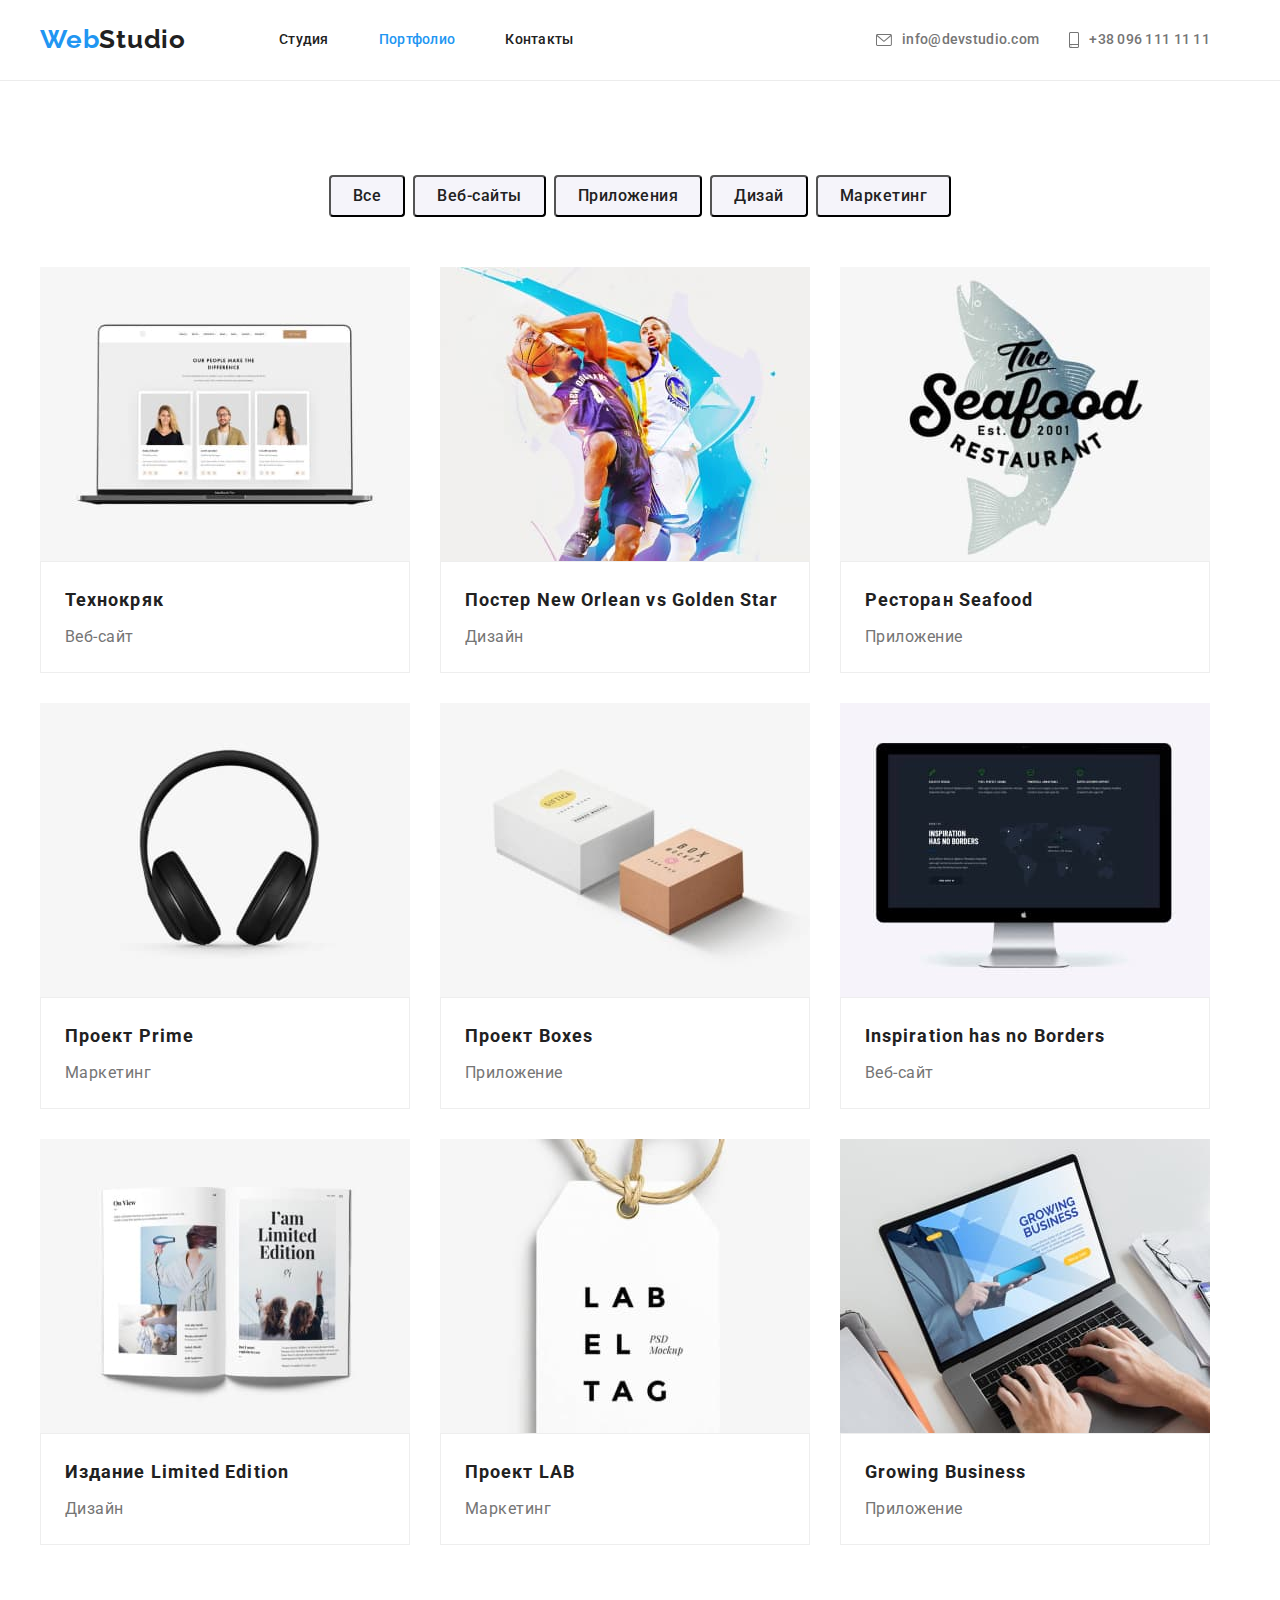
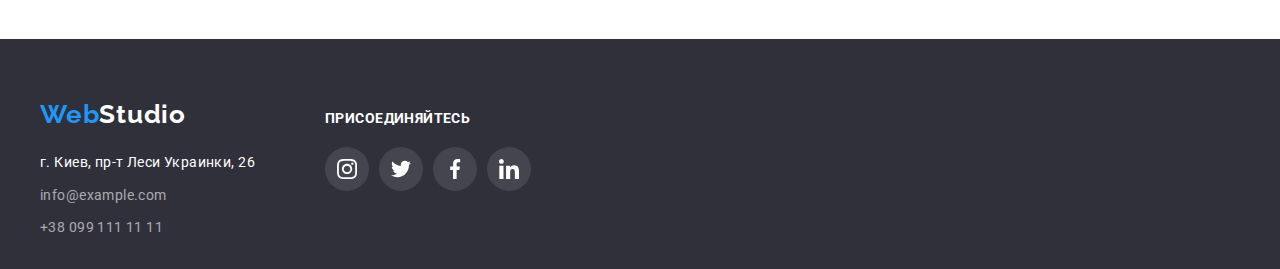
==== portfolio.html @ e98a7403 "test" ====
<!DOCTYPE html>
<html lang="ru">

<head>
    <meta charset="UTF-8">
    <meta http-equiv="X-UA-Compatible" content="IE=edge">
    <meta name="viewport" content="width=device-width, initial-scale=1.0">
    <title>Портфолио</title>
    <link rel="preconnect" href="https://fonts.googleapis.com">
    <link rel="preconnect" href="https://fonts.gstatic.com" crossorigin>
    <link
        href="https://fonts.googleapis.com/css2?family=Raleway:wght@700&family=Roboto:wght@400;500;700;900&display=swap"
        rel="stylesheet">
    <link rel="stylesheet" href="https://cdnjs.cloudflare.com/ajax/libs/modern-normalize/1.1.0/modern-normalize.min.css"
        integrity="sha512-wpPYUAdjBVSE4KJnH1VR1HeZfpl1ub8YT/NKx4PuQ5NmX2tKuGu6U/JRp5y+Y8XG2tV+wKQpNHVUX03MfMFn9Q=="
        crossorigin="anonymous" referrerpolicy="no-referrer" />
    <link rel="stylesheet" href="./css/styles.css" />
</head>

<body>
    <!-- Шапка сайта Портфолио-->
    <header class="header">
        <div class="container header-container">
            <nav class="navigation">
                <a class="logo" href="/"><span class="logo-title">Web</span>Studio</a>
                <ul class="header-list list">
                    <li class="header-item"><a class="header-link" href=" ./index.html">Студия</a></li>
                    <li class="header-item"><a class="header-link current" href="./portfolio.html">Портфолио</a></li>
                    <li class="header-item"><a class="header-link" href="">Контакты</a>
                    </li>
                </ul>
            </nav>
            <ul class="contacts list">
                <li class="item">
                    <a class="link" href="mailto:info@devstudio.com">
                        <svg class="envelope-icon" width="16px" height="12px">
                            <use href="images/symbol-defs.svg#envelope"></use>
                        </svg> info@devstudio.com
                    </a>
                </li>

                <li class="item">
                    <a class="link" href="tel:+380961111111">
                        <svg class="smartphone-icon" width="10px" height="16px">
                            <use href="images/symbol-defs.svg#smartphone"></use>
                        </svg>+38 096 111 11 11
                    </a>
                </li>

            </ul>
        </div>
    </header>

    <!-- Секция о всем на сайте-->
    <main">
        <section class="section">
            <div class="container">
                <ul class="buttons-link list">
                    <li class="item">
                        <button class="button secondary" type="button">Все</button>
                    </li>
                    <li class="item">
                        <button class="button secondary" type="button">Веб-сайты</button>
                    </li>
                    <li class="item">
                        <button class="button secondary" type="button">Приложения</button>
                    </li>
                    <li class="item">
                        <button class="button secondary" type="button">Дизай</button>
                    </li>
                    <li class="item">
                        <button class="button secondary" type="button">Маркетинг</button>
                    </li>
                </ul>
                <ul class="images-list list">
                    <li class="images-item">
                        <img src="images/bild-img-5.jpg" alt="Технокряк" width="370" height="294" class="item-img" />
                        <div class="item-list item-text">
                            <h3 class="imag-title">Технокряк</h3>
                            <p class="imag-text">Веб-сайт</p>
                        </div>
                    </li>
                    <li class="images-item">
                        <img src="images/bild-img-6.jpg" alt="Постер New Orlean vs Golden Star" width="370" height="294"
                            class="item-img" />
                        <div class="item-list">
                            <h3 class="imag-title">Постер New Orlean vs Golden Star</h3>
                            <p class="imag-text">Дизайн</p>
                        </div>
                    </li>
                    <li class="images-item">
                        <img src="images/bild-img-7.jpg" alt="Ресторан Seafood" width="370" height="294"
                            class="item-img" />
                        <div class="item-list">
                            <h3 class="imag-title">Ресторан Seafood</h3>
                            <p class="imag-text">Приложение</p>
                        </div>
                    </li>
                    <li class="images-item">
                        <img src="images/bild-img-8.jpg" alt="Проект Prime" width="370" height="294" class="item-img" />
                        <div class="item-list">
                            <h3 class="imag-title">Проект Prime</h3>
                            <p class="imag-text">Маркетинг</p>
                        </div>
                    </li>
                    <li class="images-item">
                        <img src="images/bild-img-9.jpg" alt="Проект Boxes" width="370" height="294" class="item-img" />
                        <div class="item-list">
                            <h3 class="imag-title">Проект Boxes</h3>
                            <p class="imag-text">Приложение</p>
                        </div>
                    </li>
                    <li class="images-item">
                        <img src="images/bild-img-10.jpg" alt="Inspiration has no Borders" width="370" height="294"
                            class="item-img" />
                        <div class="item-list">
                            <h3 class="imag-title">Inspiration has no Borders</h3>
                            <p class="imag-text">Веб-сайт</p>
                        </div>
                    </li>
                    <li class="images-item">
                        <img src="images/bild-img-11.jpg" alt="Издание Limited Edition" width="370" height="294"
                            class="item-img" />
                        <div class="item-list">
                            <h3 class="imag-title">Издание Limited Edition</h3>
                            <p class="imag-text">Дизайн</p>
                        </div>
                    </li>
                    <li class="images-item">
                        <img src="images/bild-img-12.jpg" alt="Проект LAB" width="370" height="294" class="item-img" />
                        <div class="item-list">
                            <h3 class="imag-title">Проект LAB</h3>
                            <p class="imag-text">Маркетинг</p>
                        </div>
                    </li>
                    <li class="images-item">
                        <img src="images/bild-img-13.jpg" alt="Growing Business" width="370" height="294"
                            class="item-img" />
                        <div class="item-list">
                            <h3 class="imag-title">Growing Business</h3>
                            <p class="imag-text">Приложение</p>
                        </div>
                    </li>
                </ul>
            </div>
        </section>
        </main>
        <!--  Секция контакты -->
        <footer class="page-footer">
            <div class="container footer-container">
                <div class="footer">
                    <a class="logo" href="/"><span class="logo-title">Web</span>Studio</a>
                    <address class="footer-address">
                        <ul class="address-list list">
                            <li class="address-item">
                                <a class="footer-address" href="">г. Киев, пр-т Леси Украинки, 26</a>
                            </li>
                            <li class="address-item">
                                <a class="link-mail" href="mailto:info@example.com">info@example.com</a>
                            </li>
                            <li class="address-item">
                                <a class="link-tel" href="tel:+380991111111">+38 099 111 11 11</a>
                            </li>
                        </ul>
                    </address>
                </div>

                <div class="footer-social">
                    <p class="network">присоединяйтесь</p>
                    <ul class="footer-icons list">
                        <li class="logo-item">
                            <a class="footer-icon link" href="">
                                <svg class="footer-icon" width="20px" height="20px">
                                    <use href="images/symbol-defs.svg#instagram"></use>
                                </svg>
                            </a>
                        </li>
                        <li class="logo-item">
                            <a class="footer-icon link" href="">
                                <svg class="footer-icon" width="20px" height="20px">
                                    <use href="images/symbol-defs.svg#twitter"></use>
                                </svg>
                            </a>
                        </li>
                        <li class="logo-item">
                            <a class="footer-icon link" href="">
                                <svg class="footer-icon" width="20px" height="20px">
                                    <use href="images/symbol-defs.svg#facebook"></use>
                                </svg>
                            </a>
                        </li>
                        <li class="logo-item">
                            <a class="footer-icon link" href="">
                                <svg class="footer-icon" width="20px" height="20px">
                                    <use href="images/symbol-defs.svg#linkedin"></use>
                                </svg>
                            </a>
                        </li>
                    </ul>

                </div>
            </div>
        </footer>
</body>

</html>
---- css/styles.css ----
:root {
  --header-text-color: #212121;
  --main-text-color: #757575;
  --primary-title-color: #ffffff;
  --accent-color: #2196f2;
  --title-color: #000000;
  --footer-link-color: rgba(255, 255, 255, 0.6);
  --icon-color: #afb1b8;
}
p,
h1,
h2,
h3,
h4,
h5,
h6 {
  margin: 0;
}

img {
  display: block;
}

button {
  cursor: pointer;
}

body {
  margin: 0;
  font-family: Roboto, sans-serif;
  font-style: normal;
  font-size: 14px;
  font-weight: 400;
  line-height: 1.71;
  letter-spacing: 0.03em;
  color: #757575;
}

.list {
  list-style: none;
}

a {
  text-decoration: none;
}
.container {
  width: 1200px;
  padding-left: 15px;
  padding-right: 15px;
  margin: 0 auto;

  /*outline: 1px solid red;*/
}

.section {
  padding: 94px 0;
}
ul {
  margin: 0;
  padding: 0;
}

/*-----------------------------HEADER-------------------------------*/
.header {
  /*padding-top: 24px;
  padding-bottom: 25px;*/
  border-bottom: 1px solid #ececec;
}

.header-container {
  display: flex;
}
/*----logo-header----*/
/*----logo-title-header----*/

.logo {
  font-family: Raleway;
  font-weight: bold;

  font-size: 26px;
  line-height: 1.19;
  text-decoration: none;
  letter-spacing: 0.03em;

  padding-top: 24px;
  padding-bottom: 25px;
  text-decoration: none;
  color: var(--header-text-color);
}
.logo-title {
  padding-top: 24px;
  padding-bottom: 25px;
  color: var(--accent-color);
}

.logo:hover,
.logo:focus {
  color: var(--accent-color);
}
/*----navigation----*/
/*----header-list----*/

.navigation {
  display: flex;
  align-items: center;
}

.header-list {
  display: flex;
  margin-left: 93px;
}

.header-list .header-item + .header-item {
  margin-left: 50px;
}
.header-link {
  font-weight: 500;
  font-size: 14px;
  line-height: 1.14;
  letter-spacing: 0.02em;
  padding-top: 32px;
  padding-bottom: 32px;
  display: flex;
  color: var(--header-text-color);
}
.header-link:hover,
.header-link:focus {
  color: var(--accent-color);
}

/*-------contacts-header-------*/

.contacts {
  display: flex;
  margin-left: auto;
  padding-top: 32px;
  padding-bottom: 32px;
}
.link {
  font-weight: 500;
  font-size: 14px;
  line-height: 1.14;

  margin-right: 30px;
  letter-spacing: 0.02em;
  color: var(--main-text-color);
}
.contacts .link .envelope-icon,
.contacts .link .smartphone-icon {
  margin-right: 10px;
  fill: currentColor;
}
.contacts .item .link {
  display: flex;
  align-items: center;
}
.contacts .link:hover,
.contacts .link:focus {
  color: var(--accent-color);
}
.envelope-icon .smartphone-icon {
  margin-right: 10px;
  vertical-align: middle;
  fill: var(--main-text-color);
}
.navigation .link:hover {
  color: var(--accent-color);
}
.navigation .header-link.current {
  color: var(--accent-color);
}

/*-------------------------------MAIN---------------------------*/
/*-----section-hero-----*/
.hero {
  background-color: #2f303a;
  text-align: center;
  height: 600px;
  max-width: 1600px;
  margin-left: auto;
  margin-right: auto;
  background-image: linear-gradient(to right, rgba(47, 48, 58, 0.4), rgba(47, 48, 58, 0.4)),
    url(../images/overlay.jpg);
  background-repeat: no-repeat;
  background-position: center;
  background-size: cover;
}

.hero-container {
  padding-top: 200px;
  padding-bottom: 200px;
  /* background-color: #2f303a;*/
}

.hero-title {
  font-weight: 900;
  font-size: 44px;
  line-height: 1.36;

  text-align: center;
  letter-spacing: 0.06em;

  margin-top: 0;
  margin-bottom: 30px;
  text-transform: uppercase;
  color: var(--primary-title-color);
}

/*-----button-studio----*/
/*.button {
  font-family: inherit;
  font-style: normal;
  font-weight: 500;
  font-size: 16px;
  line-height: 1.87;

  display: flex;
  align-items: center;
  text-align: center;
  letter-spacing: 0.06em;

  color: var(--primary-title-color);
}*/

.button.hero {
  font-family: inherit;
  font-style: normal;
  font-weight: 500;
  font-size: 16px;
  line-height: 1.87;
  letter-spacing: 0.06em;
  margin-left: auto;
  margin-right: auto;
  cursor: pointer;
  color: var(--primary-title-color);

  cursor: pointer;

  background: #2196f3;
  box-shadow: 0px 4px 4px rgba(0, 0, 0, 0.15);
  border-radius: 4px;
}
/*backdrop*/
/*.backdrop {
  position: fixed;
  top: 0;
  left: 0;
  width: 100%;
  height: 100%;
  background-color: background: rgba(0, 0, 0, 0.2);
  z-index: 2;
  transition: opacity 250ms cubic-bezier(0.4, 0, 0.2, 1);
}
.modal {
 position: absolute;
 top: 50%;
 left: 50%;
 visibility: visible;
 min-width: 528px;
 min-height: 581px;
 background-color: var(--primary-white-color);
 transform: translate(-50%, -50%) scale(1);
 opacity: 1;
 transition: transform 250ms cubic-bezier(0.4, 0, 0.2, 1),
 opacity 250ms cubic-bezier(0.4, 0, 0.2, 1);
 }
*/
/*------features-----*/
.feature-icons {
  display: flex;
  width: 270px;
  height: 120px;
  justify-content: center;
  align-items: center;
  background-color: #f5f4fa;
  border-radius: 4px;
  margin-bottom: 30px;
}

.section-title {
  font-size: 36px;
  line-height: 1.17;
  margin-bottom: 50px;

  text-align: center;
  color: var(--title-text-color);
}
.section {
  padding-top: 94px;
  padding-bottom: 94px;
}
.section-no-padding {
  padding-top: 94px;
  padding-bottom: 0;
}

.feature-list {
  display: flex;
  justify-content: center;
}

.feature-item:not(:last-child) {
  margin-right: 30px;
}

.feature-title {
  font-size: 14px;
  line-height: 1.14;
  letter-spacing: 0.03em;
  text-transform: uppercase;
  color: var(--header-text-color);
}

.feature-text {
  font-size: 14px;
  line-height: 1.71;
  letter-spacing: 0.03em;
  margin-top: 10px;
  color: var(--main-text-color);
}
/*-----info-----*/

.info-list {
  display: flex;
  margin-top: 50px;
}

.info-item:not(:first-child) {
  margin-left: 30px;
}

.info-item {
  justify-content: space-between;
}

.info-title {
  font-size: 36px;
  line-height: 1.16;
  text-align: center;
  letter-spacing: 0.03em;

  color: var(--header-text-color);
}

/*----about----*/

.about-section {
  background: #f5f4fa;
}
.about-list {
  display: flex;

  /*flex-basis: inherit;*/
}
.about-list .about-title {
  font-weight: 500;
  font-size: 16px;
  line-height: 1.19;
}

.about-list .about-text {
  font-size: 16px;
  line-height: 1.19;
  margin-top: 10px;
}
.about-item {
  background: #ffffff;
  box-shadow: 0px 1px 3px rgba(0, 0, 0, 0.12), 0px 1px 1px rgba(0, 0, 0, 0.14),
    0px 2px 1px rgba(0, 0, 0, 0.2);
  border-radius: 0px 0px 4px 4px;
}
.about-team {
  font-style: normal;
  font-size: 36px;
  line-height: 1.16;
  text-align: center;
  letter-spacing: 0.03em;

  margin-bottom: 50px;
  justify-content: space-between;
  color: var(--header-text-color);
}

.about-title {
  font-style: normal;
  font-weight: 500;
  font-size: 16px;
  line-height: 1.19px;

  text-align: center;
  letter-spacing: 0.03em;

  color: var(--header-text-color);
}

.about-item:not(:first-child) {
  margin-left: 30px;
}

.about-list .about-title,
.about-list .about-text {
  text-align: center;
}

.about-list .about {
  padding-top: 30px;
  padding-bottom: 30px;
}
/*----social----*/
.social-list {
  display: flex;
  justify-content: center;
  margin-top: 16px;
}

.social-list .social-item + .social-item {
  margin-left: 10px;
}
.social-link {
  display: flex;
  width: 44px;
  height: 44px;
  border-radius: 50%;
  justify-content: center;
  align-items: center;
  background-color: #ffffff;
  color: #afb1b8;
}

.social-icon {
  fill: currentColor;
}

.social-link:hover,
.social-link:focus {
  color: #ffffff;
  background-color: var(--accent-color);
}

/*-----clients----*/
.clients {
  padding-top: 94px;
  padding-bottom: 94px;
}
.clients-list {
  display: flex;
  /*justify-content: center;*/
  margin-top: 50px;
}
.client-item {
  width: 170px;
  height: 92px;
  /*margin-left: 30px;*/
}
.client-item:not(:first-child) {
  margin-left: 30px;
}

.clietns-title {
  font-style: normal;
  font-size: 36px;
  line-height: 1.16;
  text-align: center;
  letter-spacing: 0.03em;

  color: var(--header-text-color);
}
.client-link {
  display: flex;
  width: 100%;
  height: 100%;
  justify-content: center;
  align-items: center;

  border: 1px solid #afb1b8;
  border-radius: 4px;
  color: var(--icon-color);
}
.client-icon {
  fill: currentColor;
}

.client-link:hover,
.client-link:focus {
  color: var(--accent-color);
  border-color: var(--accent-color);
}

/*----------------------------FOOTER---------------------------*/
.footer-container {
  display: flex;
  align-items: baseline;
}
.page-footer {
  padding-top: 60px;
  padding-bottom: 20px;
  background-color: #2f303a;
}
.footer-address {
  font-style: normal;
  font-weight: normal;
  font-size: 14px;
  line-height: 1.71;
  letter-spacing: 0.03em;
  margin-top: 20px;
  color: var(--primary-title-color);
}

.page-footer .logo {
  font-family: Raleway;
  font-size: 26px;
  line-height: 1.19;
  letter-spacing: 0.03em;
  color: var(--primary-title-color);
}
.page-footer .logo:hover,
.page-footer .logo:focus {
  color: var(--accent-color);
}
/*---address---*/
.address-list {
  color: var(--primary-title-color);
}
.address-item {
  margin-right: 70px;
  margin-bottom: 9px;
}

/*---contacts---*/

.link-mail {
  font-style: normal;
  font-size: 14px;
  line-height: 1.71;
  letter-spacing: 0.03em;
  color: var(--footer-link-color);
}

.link-tel {
  font-style: normal;
  font-size: 14px;
  line-height: 1.71;
  letter-spacing: 0.03em;
  color: var(--footer-link-color);
}
.address-list .footer-address {
  color: var(--primary-white-color);
  text-decoration: none;
}
.address-item .footer-address:hover,
.address-item .footer-address:focus {
  color: var(--accent-color);
}
.address-item .link-mail:hover,
.address-item .link-mail:focus {
  color: var(--accent-color);
}
.address-item .link-tel:hover,
.address-item .link-tel:focus {
  color: var(--accent-color);
}
/*-----footer-social----*/

.network {
  text-transform: uppercase;
  font-weight: 700;
  line-height: 1.14;
  color: var(--primary-title-color);
  margin-bottom: 20px;
}
.footer-icon.link {
  display: flex;
  align-items: center;
  width: 44px;
  height: 44px;
  border-radius: 50%;

  background-color: rgba(255, 255, 255, 0.1);
  color: var(--primary-title-color);
}
.footer-icon {
  justify-content: center;
  fill: currentColor;
}
.footer-icons .logo-item + .logo-item {
  margin-left: 10px;
}

.footer-icons {
  display: flex;
}

.footer .container {
  display: flex;
}

/*.footer-social {
  margin: 12px 0 0 70px;
}*/
.footer-icon.link:hover,
.footer-icon.link:focus {
  background-color: var(--accent-color);
}
.logo-item:nth-child(-n + 4) {
  margin-right: -30px;
}

/*--------------------PORTFOLIO----------------------*/
/*button-portfolio*/

.buttons-link {
  display: flex;
  justify-content: center;
  margin-bottom: 50px;
}

.buttons-link .item + .item {
  margin-left: 8px;
}
.button {
  font-family: inherit;
  font-style: normal;
  font-weight: 500;
  font-size: 16px;
  line-height: 1.87;

  display: flex;
  align-items: center;
  text-align: center;
  letter-spacing: 0.06em;

  color: var(--primary-title-color);

  padding: 11px 32px;
  min-width: 200px;
  text-align: center;
}
.button.secondary {
  font-family: inherit;
  font-style: normal;
  font-weight: 500;
  font-size: 16px;
  line-height: 1.62;
  letter-spacing: 0.03em;

  padding: 6px 22px;
  min-width: 73px;

  cursor: pointer;
  background-color: #f5f4fa;
  border-radius: 4px;
  color: var(--header-text-color);
}
.button.secondary:hover,
.button.secondary:focus,
.button.secondary:active {
  color: var(--primary-title-color);
  background-color: var(--accent-color);
}

/*-------imeges----*/

.images-list {
  display: flex;
  flex-wrap: wrap;
  margin-right: -30px;
  margin-bottom: -30px;
}
.images-item {
  margin-right: 30px;
  margin-bottom: 30px;
}
.item-list {
  padding-top: 20px;
  padding-bottom: 20px;
  border: 1px solid #eeeeee;
  padding-right: 24px;
  padding-left: 24px;
}
.images-list .images-item:hover {
  box-shadow: 0px 1px 1px rgba(0, 0, 0, 0.12), 0px 4px 4px rgba(0, 0, 0, 0.06),
    1px 4px 6px rgba(0, 0, 0, 0.16);
}
.item-text {
  background: var(--primary-title-color);
  border: 1px solid #eeeeee;
  box-sizing: border-box;
}

.imag-title {
  font-weight: 700;
  font-size: 18px;
  line-height: 2;
  letter-spacing: 0.06em;
  margin-bottom: 4px;
  color: var(--header-text-color);
}
.imag-text {
  font-weight: normal;
  font-size: 16px;
  line-height: 1.87;
  letter-spacing: 0.03em;
  color: var(--main-text-color);
}
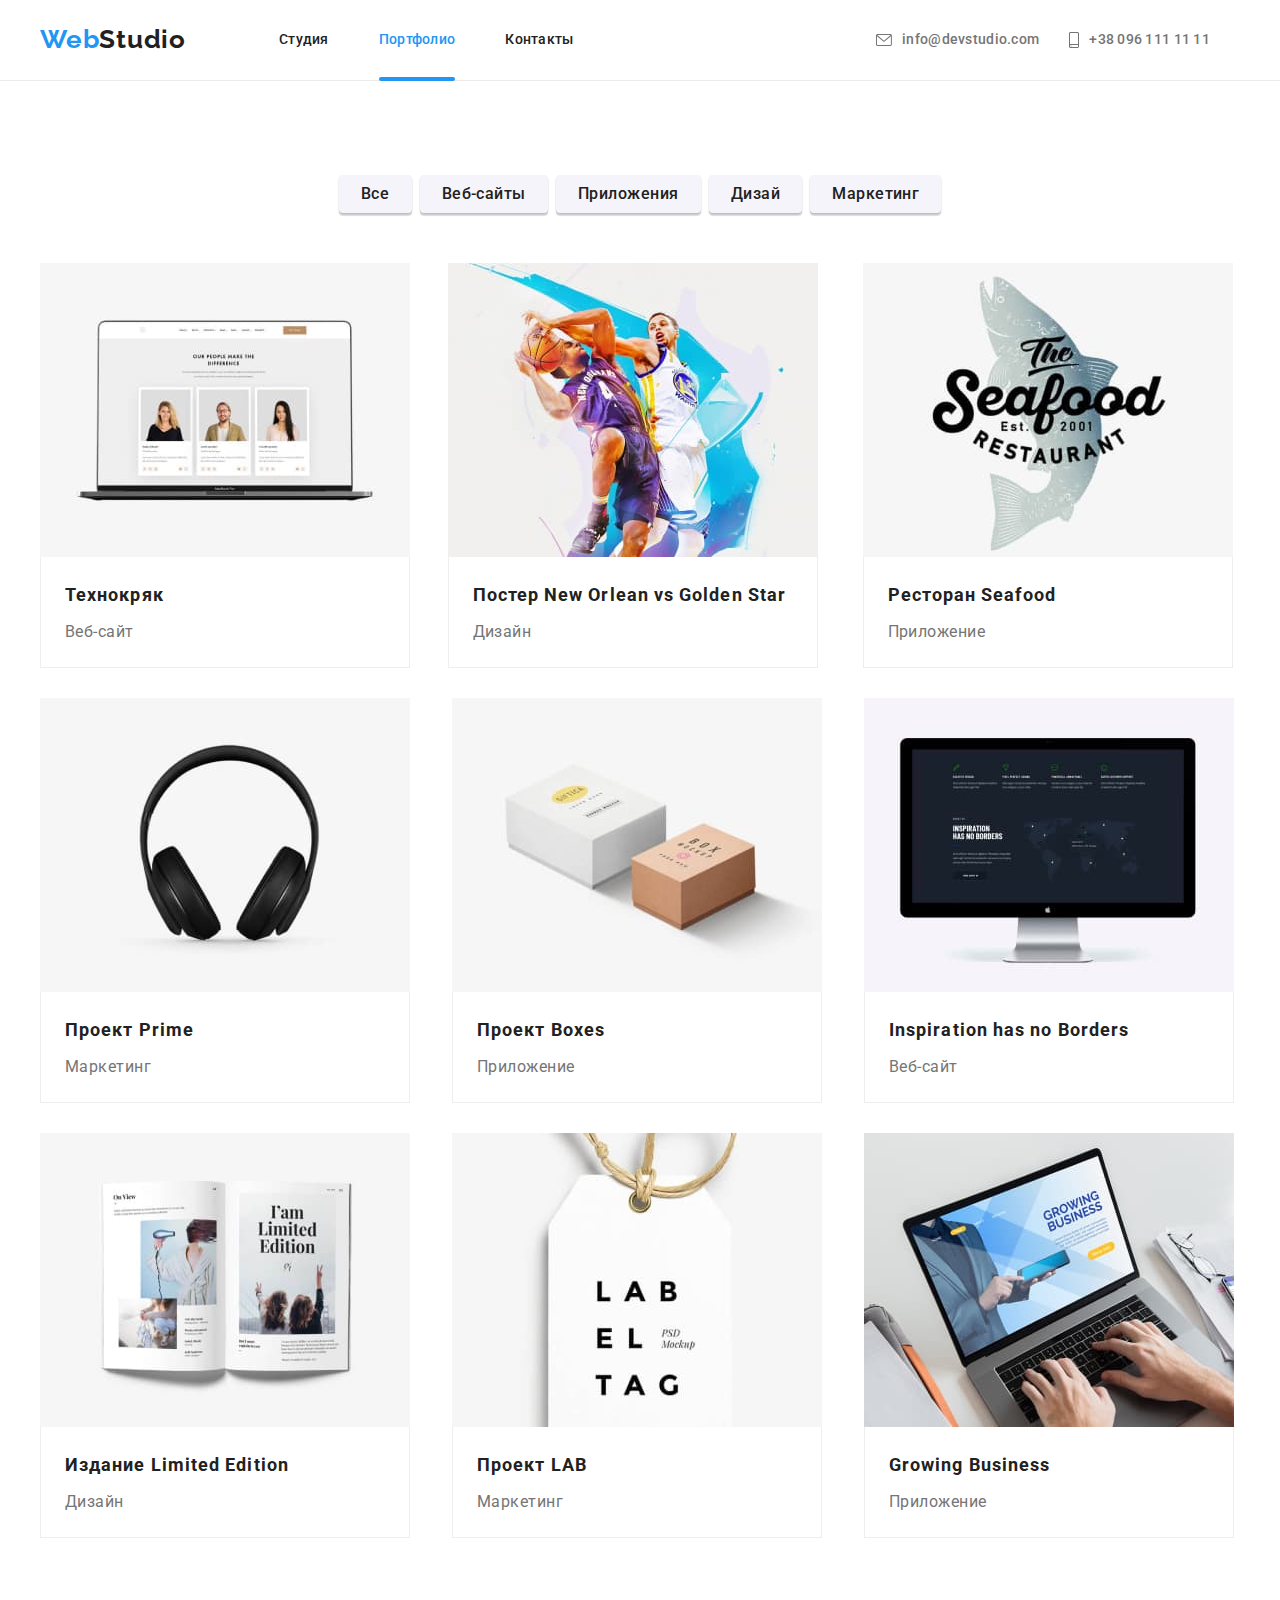
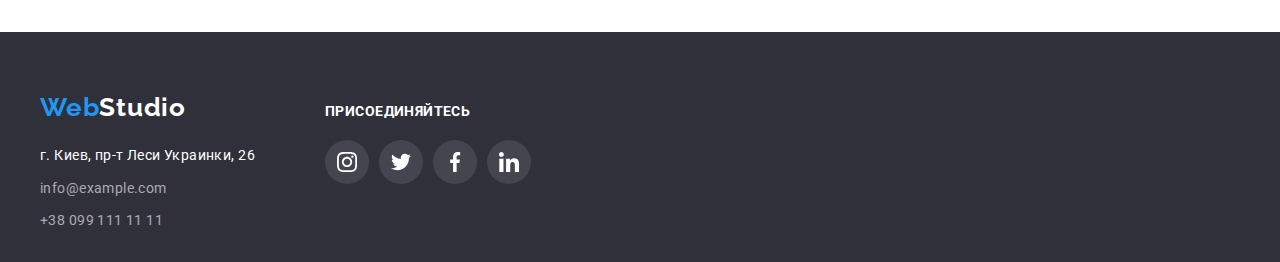
==== commit 22e98afc: "test" ====
--- a/portfolio.html
+++ b/portfolio.html
@@ -74,72 +74,194 @@
                 </ul>
                 <ul class="images-list list">
                     <li class="images-item">
-                        <img src="images/bild-img-5.jpg" alt="Технокряк" width="370" height="294" class="item-img" />
-                        <div class="item-list item-text">
-                            <h3 class="imag-title">Технокряк</h3>
-                            <p class="imag-text">Веб-сайт</p>
-                        </div>
-                    </li>
-                    <li class="images-item">
-                        <img src="images/bild-img-6.jpg" alt="Постер New Orlean vs Golden Star" width="370" height="294"
-                            class="item-img" />
-                        <div class="item-list">
-                            <h3 class="imag-title">Постер New Orlean vs Golden Star</h3>
-                            <p class="imag-text">Дизайн</p>
-                        </div>
-                    </li>
-                    <li class="images-item">
-                        <img src="images/bild-img-7.jpg" alt="Ресторан Seafood" width="370" height="294"
-                            class="item-img" />
-                        <div class="item-list">
-                            <h3 class="imag-title">Ресторан Seafood</h3>
-                            <p class="imag-text">Приложение</p>
-                        </div>
-                    </li>
-                    <li class="images-item">
-                        <img src="images/bild-img-8.jpg" alt="Проект Prime" width="370" height="294" class="item-img" />
-                        <div class="item-list">
-                            <h3 class="imag-title">Проект Prime</h3>
-                            <p class="imag-text">Маркетинг</p>
-                        </div>
-                    </li>
-                    <li class="images-item">
-                        <img src="images/bild-img-9.jpg" alt="Проект Boxes" width="370" height="294" class="item-img" />
-                        <div class="item-list">
-                            <h3 class="imag-title">Проект Boxes</h3>
-                            <p class="imag-text">Приложение</p>
-                        </div>
-                    </li>
-                    <li class="images-item">
-                        <img src="images/bild-img-10.jpg" alt="Inspiration has no Borders" width="370" height="294"
-                            class="item-img" />
-                        <div class="item-list">
-                            <h3 class="imag-title">Inspiration has no Borders</h3>
-                            <p class="imag-text">Веб-сайт</p>
-                        </div>
-                    </li>
-                    <li class="images-item">
-                        <img src="images/bild-img-11.jpg" alt="Издание Limited Edition" width="370" height="294"
-                            class="item-img" />
-                        <div class="item-list">
-                            <h3 class="imag-title">Издание Limited Edition</h3>
-                            <p class="imag-text">Дизайн</p>
-                        </div>
-                    </li>
-                    <li class="images-item">
-                        <img src="images/bild-img-12.jpg" alt="Проект LAB" width="370" height="294" class="item-img" />
-                        <div class="item-list">
-                            <h3 class="imag-title">Проект LAB</h3>
-                            <p class="imag-text">Маркетинг</p>
-                        </div>
-                    </li>
-                    <li class="images-item">
-                        <img src="images/bild-img-13.jpg" alt="Growing Business" width="370" height="294"
-                            class="item-img" />
-                        <div class="item-list">
-                            <h3 class="imag-title">Growing Business</h3>
-                            <p class="imag-text">Приложение</p>
-                        </div>
+                        <a class="images-link" href="">
+                            <div class="images-thumb">
+                                <img src="images/bild-img-5.jpg" alt="Технокряк" width="370" height="294"
+                                    class="item-img" />
+                                <div class="images-overlay">
+                                    <div class="overlay-text">
+                                        <p class="images-overlay-text">
+                                            Технокряк это современная площадка распространения коронавируса. Компании
+                                            используют эту
+                                            платформу для цифрового
+                                            шпионажа и атак на защищённые сервера конкурентов.
+                                        </p>
+                                    </div>
+                                </div>
+                            </div>
+                            <div class="item-text">
+                                <h3 class="imag-title">Технокряк</h3>
+                                <p class="imag-text">Веб-сайт</p>
+                            </div>
+                        </a>
+                    </li>
+                    <li class="images-item">
+                        <a class="images-link" href="">
+                            <div class="images-thumb">
+                                <img src="images/bild-img-6.jpg" alt="Постер New Orlean vs Golden Star" width="370"
+                                    height="294" class="item-img" />
+                                <div class="images-overlay">
+                                    <div class="overlay-text">
+                                        <p class="images-overlay-text">
+                                            Технокряк это современная площадка распространения коронавируса. Компании
+                                            используют эту
+                                            платформу для цифрового
+                                            шпионажа и атак на защищённые сервера конкурентов.
+                                        </p>
+                                    </div>
+                                </div>
+                            </div>
+                            <div class="item-text">
+                                <h3 class="imag-title">Постер New Orlean vs Golden Star</h3>
+                                <p class="imag-text">Дизайн</p>
+                            </div>
+                    </li>
+                    <li class="images-item">
+                        <a class="images-link" href="">
+                            <div class="images-thumb">
+                                <img src="images/bild-img-7.jpg" alt="Ресторан Seafood" width="370" height="294"
+                                    class="item-img" />
+                                <div class="images-overlay">
+                                    <div class="overlay-text">
+                                        <p class="images-overlay-text">
+                                            Технокряк это современная площадка распространения коронавируса. Компании
+                                            используют эту
+                                            платформу для цифрового
+                                            шпионажа и атак на защищённые сервера конкурентов.
+                                        </p>
+                                    </div>
+                                </div>
+                            </div>
+                            <div class="item-text">
+                                <h3 class="imag-title">Ресторан Seafood</h3>
+                                <p class="imag-text">Приложение</p>
+                            </div>
+                    </li>
+                    <li class="images-item">
+                        <a class="images-link" href="">
+                            <div class="images-thumb">
+                                <img src="images/bild-img-8.jpg" alt="Проект Prime" width="370" height="294"
+                                    class="item-img" />
+                                <div class="images-overlay">
+                                    <div class="overlay-text">
+                                        <p class="images-overlay-text">
+                                            Технокряк это современная площадка распространения коронавируса. Компании
+                                            используют эту
+                                            платформу для цифрового
+                                            шпионажа и атак на защищённые сервера конкурентов.
+                                        </p>
+                                    </div>
+                                </div>
+                            </div>
+                            <div class="item-text">
+                                <h3 class="imag-title">Проект Prime</h3>
+                                <p class="imag-text">Маркетинг</p>
+                            </div>
+                    </li>
+                    <li class="images-item">
+                        <a class="images-link" href="">
+                            <div class="images-thumb">
+                                <img src="images/bild-img-9.jpg" alt="Проект Boxes" width="370" height="294"
+                                    class="item-img" />
+                                <div class="images-overlay">
+                                    <div class="overlay-text">
+                                        <p class="images-overlay-text">
+                                            Технокряк это современная площадка распространения коронавируса. Компании
+                                            используют эту
+                                            платформу для цифрового
+                                            шпионажа и атак на защищённые сервера конкурентов.
+                                        </p>
+                                    </div>
+                                </div>
+                            </div>
+                            <div class="item-text">
+                                <h3 class="imag-title">Проект Boxes</h3>
+                                <p class="imag-text">Приложение</p>
+                            </div>
+                    </li>
+                    <li class="images-item">
+                        <a class="images-link" href="">
+                            <div class="images-thumb">
+                                <img src="images/bild-img-10.jpg" alt="Inspiration has no Borders" width="370"
+                                    height="294" class="item-img" />
+                                <div class="images-overlay">
+                                    <div class="overlay-text">
+                                        <p class="images-overlay-text">
+                                            Технокряк это современная площадка распространения коронавируса. Компании
+                                            используют эту
+                                            платформу для цифрового
+                                            шпионажа и атак на защищённые сервера конкурентов.
+                                        </p>
+                                    </div>
+                                </div>
+                            </div>
+                            <div class="item-text">
+                                <h3 class="imag-title">Inspiration has no Borders</h3>
+                                <p class="imag-text">Веб-сайт</p>
+                            </div>
+                    </li>
+                    <li class="images-item">
+                        <a class="images-link" href="">
+                            <div class="images-thumb">
+                                <img src="images/bild-img-11.jpg" alt="Издание Limited Edition" width="370" height="294"
+                                    class="item-img" />
+                                <div class="images-overlay">
+                                    <div class="overlay-text">
+                                        <p class="images-overlay-text">
+                                            Технокряк это современная площадка распространения коронавируса. Компании
+                                            используют эту
+                                            платформу для цифрового
+                                            шпионажа и атак на защищённые сервера конкурентов.
+                                        </p>
+                                    </div>
+                                </div>
+                            </div>
+                            <div class="item-text">
+                                <h3 class="imag-title">Издание Limited Edition</h3>
+                                <p class="imag-text">Дизайн</p>
+                            </div>
+                    </li>
+                    <li class="images-item">
+                        <a class="images-link" href="">
+                            <div class="images-thumb">
+                                <img src="images/bild-img-12.jpg" alt="Проект LAB" width="370" height="294"
+                                    class="item-img" />
+                                <div class="images-overlay">
+                                    <div class="overlay-text">
+                                        <p class="images-overlay-text">
+                                            Технокряк это современная площадка распространения коронавируса. Компании
+                                            используют эту
+                                            платформу для цифрового
+                                            шпионажа и атак на защищённые сервера конкурентов.
+                                        </p>
+                                    </div>
+                                </div>
+                            </div>
+                            <div class="item-text">
+                                <h3 class="imag-title">Проект LAB</h3>
+                                <p class="imag-text">Маркетинг</p>
+                            </div>
+                    </li>
+                    <li class="images-item">
+                        <a class="images-link" href="">
+                            <div class="images-thumb">
+                                <img src="images/bild-img-13.jpg" alt="Growing Business" width="370" height="294"
+                                    class="item-img" />
+                                <div class="images-overlay">
+                                    <div class="overlay-text">
+                                        <p class="images-overlay-text">
+                                            Технокряк это современная площадка распространения коронавируса. Компании
+                                            используют эту
+                                            платформу для цифрового
+                                            шпионажа и атак на защищённые сервера конкурентов.
+                                        </p>
+                                    </div>
+                                </div>
+                            </div>
+                            <div class="item-text">
+                                <h3 class="imag-title">Growing Business</h3>
+                                <p class="imag-text">Приложение</p>
+                            </div>
                     </li>
                 </ul>
             </div>
--- a/css/styles.css
+++ b/css/styles.css
@@ -86,6 +86,7 @@
   padding-bottom: 25px;
   text-decoration: none;
   color: var(--header-text-color);
+  transition: color 250ms cubic-bezier(0.4, 0, 0.2, 1);
 }
 .logo-title {
   padding-top: 24px;
@@ -127,7 +128,20 @@
 .header-link:focus {
   color: var(--accent-color);
 }
-
+.current {
+  color: var(--accent-color);
+  position: relative;
+}
+.current::after {
+  display: block;
+  content: '';
+  width: 100%;
+  height: 4px;
+  position: absolute;
+  background-color: var(--accent-color);
+  border-radius: 2px;
+  bottom: -1px;
+}
 /*-------contacts-header-------*/
 
 .contacts {
@@ -145,6 +159,9 @@
   letter-spacing: 0.02em;
   color: var(--main-text-color);
 }
+.contacts .link {
+  transition: color 250ms cubic-bezier(0.4, 0, 0.2, 1);
+}
 .contacts .link .envelope-icon,
 .contacts .link .smartphone-icon {
   margin-right: 10px;
@@ -171,12 +188,68 @@
 }
 
 /*-------------------------------MAIN---------------------------*/
+/*backdrop*/
+.backdrop {
+  position: fixed;
+  top: 0;
+  left: 0;
+  width: 100%;
+  height: 100%;
+  background-color: rgba(0, 0, 0, 0.2);
+  z-index: 2;
+
+  opacity: 1;
+  transition: opacity 250ms cubic-bezier(0.4, 0, 0.2, 1);
+}
+
+.backdrop.is-hidden {
+  opacity: 0;
+  pointer-events: none;
+  /* visibility: hidden; */
+}
+
+.backdrop.is-hidde .modal {
+  transform: translate(-50%, -50%) scale(1.1);
+  opacity: 0;
+}
+
+.modal-close {
+  position: absolute;
+  top: 50%;
+  left: 50%;
+  visibility: visible;
+
+  min-width: 528px;
+  min-height: 581px;
+  background-color: var(--primary-title-color);
+
+  transform: translate(-50%, -50%) scale(1);
+  opacity: 1;
+
+  transition: transform 250ms cubic-bezier(0.4, 0, 0.2, 1),
+    opacity 250ms cubic-bezier(0.4, 0, 0.2, 1);
+}
+
+.close {
+  width: 30px;
+  height: 30px;
+  border-radius: 50%;
+  border: 1px solid rgba(0, 0, 0, 0.1);
+  background-color: #ffffff;
+  cursor: pointer;
+  position: absolute;
+  top: 0;
+  right: 0;
+  margin-top: 8px;
+  margin-right: 8px;
+}
 /*-----section-hero-----*/
 .hero {
   background-color: #2f303a;
   text-align: center;
+  max-width: 1600px;
   height: 600px;
-  max-width: 1600px;
+
   margin-left: auto;
   margin-right: auto;
   background-image: linear-gradient(to right, rgba(47, 48, 58, 0.4), rgba(47, 48, 58, 0.4)),
@@ -207,22 +280,8 @@
 }
 
 /*-----button-studio----*/
-/*.button {
-  font-family: inherit;
-  font-style: normal;
-  font-weight: 500;
-  font-size: 16px;
-  line-height: 1.87;
-
-  display: flex;
-  align-items: center;
-  text-align: center;
-  letter-spacing: 0.06em;
-
-  color: var(--primary-title-color);
-}*/
-
-.button.hero {
+
+.button {
   font-family: inherit;
   font-style: normal;
   font-weight: 500;
@@ -234,37 +293,22 @@
   cursor: pointer;
   color: var(--primary-title-color);
 
-  cursor: pointer;
-
   background: #2196f3;
   box-shadow: 0px 4px 4px rgba(0, 0, 0, 0.15);
   border-radius: 4px;
-}
-/*backdrop*/
-/*.backdrop {
-  position: fixed;
-  top: 0;
-  left: 0;
-  width: 100%;
-  height: 100%;
-  background-color: background: rgba(0, 0, 0, 0.2);
-  z-index: 2;
-  transition: opacity 250ms cubic-bezier(0.4, 0, 0.2, 1);
-}
-.modal {
- position: absolute;
- top: 50%;
- left: 50%;
- visibility: visible;
- min-width: 528px;
- min-height: 581px;
- background-color: var(--primary-white-color);
- transform: translate(-50%, -50%) scale(1);
- opacity: 1;
- transition: transform 250ms cubic-bezier(0.4, 0, 0.2, 1),
- opacity 250ms cubic-bezier(0.4, 0, 0.2, 1);
- }
-*/
+  border: transparent;
+}
+/*.button {
+  color: var(--primary-title-color);
+  background-color: var(--accent-color);
+  font-weight: 700;
+  font-size: 16px;
+  line-height: 1.87;
+  padding: 11px 32px;
+  min-width: 200px;
+  text-align: center;
+}*/
+
 /*------features-----*/
 .feature-icons {
   display: flex;
@@ -332,6 +376,10 @@
 .info-item {
   justify-content: space-between;
 }
+.info-list .info-item {
+  width: 370px;
+  position: relative;
+}
 
 .info-title {
   font-size: 36px;
@@ -341,7 +389,19 @@
 
   color: var(--header-text-color);
 }
-
+.info-item .title-text {
+  position: absolute;
+  bottom: 0;
+  width: 100%;
+  padding: 27px;
+
+  line-height: 1.14;
+  font-weight: 700;
+  color: var(--primary-title-color);
+  background-color: (47, 48, 58, 0.8) border-radius 0px 0px 4px 4px;
+  text-transform: uppercase;
+  text-align: center;
+}
 /*----about----*/
 
 .about-section {
@@ -425,6 +485,8 @@
   align-items: center;
   background-color: #ffffff;
   color: #afb1b8;
+  transition: color 250ms cubic-bezier(0.4, 0, 0.2, 1),
+    background-color 250ms cubic-bezier(0.4, 0, 0.2, 1);
 }
 
 .social-icon {
@@ -475,6 +537,8 @@
   border: 1px solid #afb1b8;
   border-radius: 4px;
   color: var(--icon-color);
+  transition: color 250ms cubic-bezier(0.4, 0, 0.2, 1),
+    border-color 250ms cubic-bezier(0.4, 0, 0.2, 1);
 }
 .client-icon {
   fill: currentColor;
@@ -512,6 +576,8 @@
   line-height: 1.19;
   letter-spacing: 0.03em;
   color: var(--primary-title-color);
+
+  transition: color 250ms cubic-bezier(0.4, 0, 0.2, 1);
 }
 .page-footer .logo:hover,
 .page-footer .logo:focus {
@@ -546,6 +612,7 @@
 .address-list .footer-address {
   color: var(--primary-white-color);
   text-decoration: none;
+  transition: color 250ms cubic-bezier(0.4, 0, 0.2, 1);
 }
 .address-item .footer-address:hover,
 .address-item .footer-address:focus {
@@ -558,6 +625,10 @@
 .address-item .link-tel:hover,
 .address-item .link-tel:focus {
   color: var(--accent-color);
+}
+.footer-address .link-mail,
+.footer-address .link-tel {
+  transition: color 250ms cubic-bezier(0.4, 0, 0.2, 1);
 }
 /*-----footer-social----*/
 
@@ -577,6 +648,7 @@
 
   background-color: rgba(255, 255, 255, 0.1);
   color: var(--primary-title-color);
+  transition: background-color 250ms cubic-bezier(0.4, 0, 0.2, 1);
 }
 .footer-icon {
   justify-content: center;
@@ -617,24 +689,7 @@
 .buttons-link .item + .item {
   margin-left: 8px;
 }
-.button {
-  font-family: inherit;
-  font-style: normal;
-  font-weight: 500;
-  font-size: 16px;
-  line-height: 1.87;
-
-  display: flex;
-  align-items: center;
-  text-align: center;
-  letter-spacing: 0.06em;
-
-  color: var(--primary-title-color);
-
-  padding: 11px 32px;
-  min-width: 200px;
-  text-align: center;
-}
+
 .button.secondary {
   font-family: inherit;
   font-style: normal;
@@ -648,8 +703,14 @@
 
   cursor: pointer;
   background-color: #f5f4fa;
-  border-radius: 4px;
+  /*border-radius: 4px;*/
+
   color: var(--header-text-color);
+  transition: color 250ms cubic-bezier(0.4, 0, 0.2, 1),
+    background-color 250ms cubic-bezier(0.4, 0, 0.2, 1),
+    box-shadow 250ms cubic-bezier(0.4, 0, 0.2, 1);
+  box-shadow: 0px 3px 1px rgba(0, 0, 0, 0.1), 0px 1px 2px rgba(0, 0, 0, 0.08),
+    0px 2px 2px rgba(0, 0, 0, 0.12);
 }
 .button.secondary:hover,
 .button.secondary:focus,
@@ -670,7 +731,12 @@
   margin-right: 30px;
   margin-bottom: 30px;
 }
-.item-list {
+.imag-wrap {
+  position: relative;
+  overflow: hidden;
+}
+
+.item-text {
   padding-top: 20px;
   padding-bottom: 20px;
   border: 1px solid #eeeeee;
@@ -702,3 +768,85 @@
   letter-spacing: 0.03em;
   color: var(--main-text-color);
 }
+/**/
+.images-list {
+  display: flex;
+  flex-wrap: wrap;
+  justify-content: space-between;
+  flex-basis: inherit;
+}
+.images-item {
+  width: 370px;
+  margin-right: 30px;
+  margin-bottom: 30px;
+}
+.images-list .item-text {
+  padding: 20px 24px;
+  border-width: 0px 1px 1px 1px;
+  border-color: #eeeeee;
+  border-style: solid;
+}
+.images-list .images-link {
+  display: block;
+}
+.images-thumb {
+  position: relative;
+  overflow: hidden;
+}
+.overlay-text {
+  position: absolute;
+
+  top: 50%;
+  left: 50%;
+  transform: translate(-50%, -50%);
+  display: flex;
+
+  opacity: 1;
+  width: 322px;
+  height: 168px;
+
+  transition: opacity 250ms cubic-bezier(0.4, 0, 0.2, 1) 250ms;
+}
+.images-overlay {
+  position: absolute;
+  top: 0;
+  left: 0;
+  width: 100%;
+  height: 100%;
+  background-color: rgba(33, 150, 243, 0.9);
+  padding: 63px 24px;
+  transform: translateY(100%);
+  opacity: 0;
+  transition: transform 250ms cubic-bezier(0.4, 0, 0.2, 1),
+    opacity 250ms cubic-bezier(0.4, 0, 0.2, 1);
+}
+.images-overlay-text {
+  margin: 0;
+  font-size: 18px;
+  line-height: 1.55;
+  color: var(--primary-title-color);
+}
+.images-link {
+  display: block;
+  transition: box-shadow 0px 1px 1px rgba(0, 0, 0, 0.12), 0px 4px 4px rgba(0, 0, 0, 0.06),
+    1px 4px 6px rgba(0, 0, 0, 0.16);
+}
+.images-link:hover,
+.images-link:focus {
+  box-shadow: 0px 1px 1px rgba(0, 0, 0, 0.12), 0px 4px 4px rgba(0, 0, 0, 0.06),
+    1px 4px 6px rgba(0, 0, 0, 0.16);
+}
+
+.images-link:hover .images-overlay,
+.images-link:focus .images-overlay {
+  opacity: 1;
+  transform: translateY(0);
+}
+.images-overlay-text {
+  margin: 0;
+  font-size: 18px;
+  line-height: 1.55;
+
+  color: var(--primary-title-color);
+}
+/*-----*/
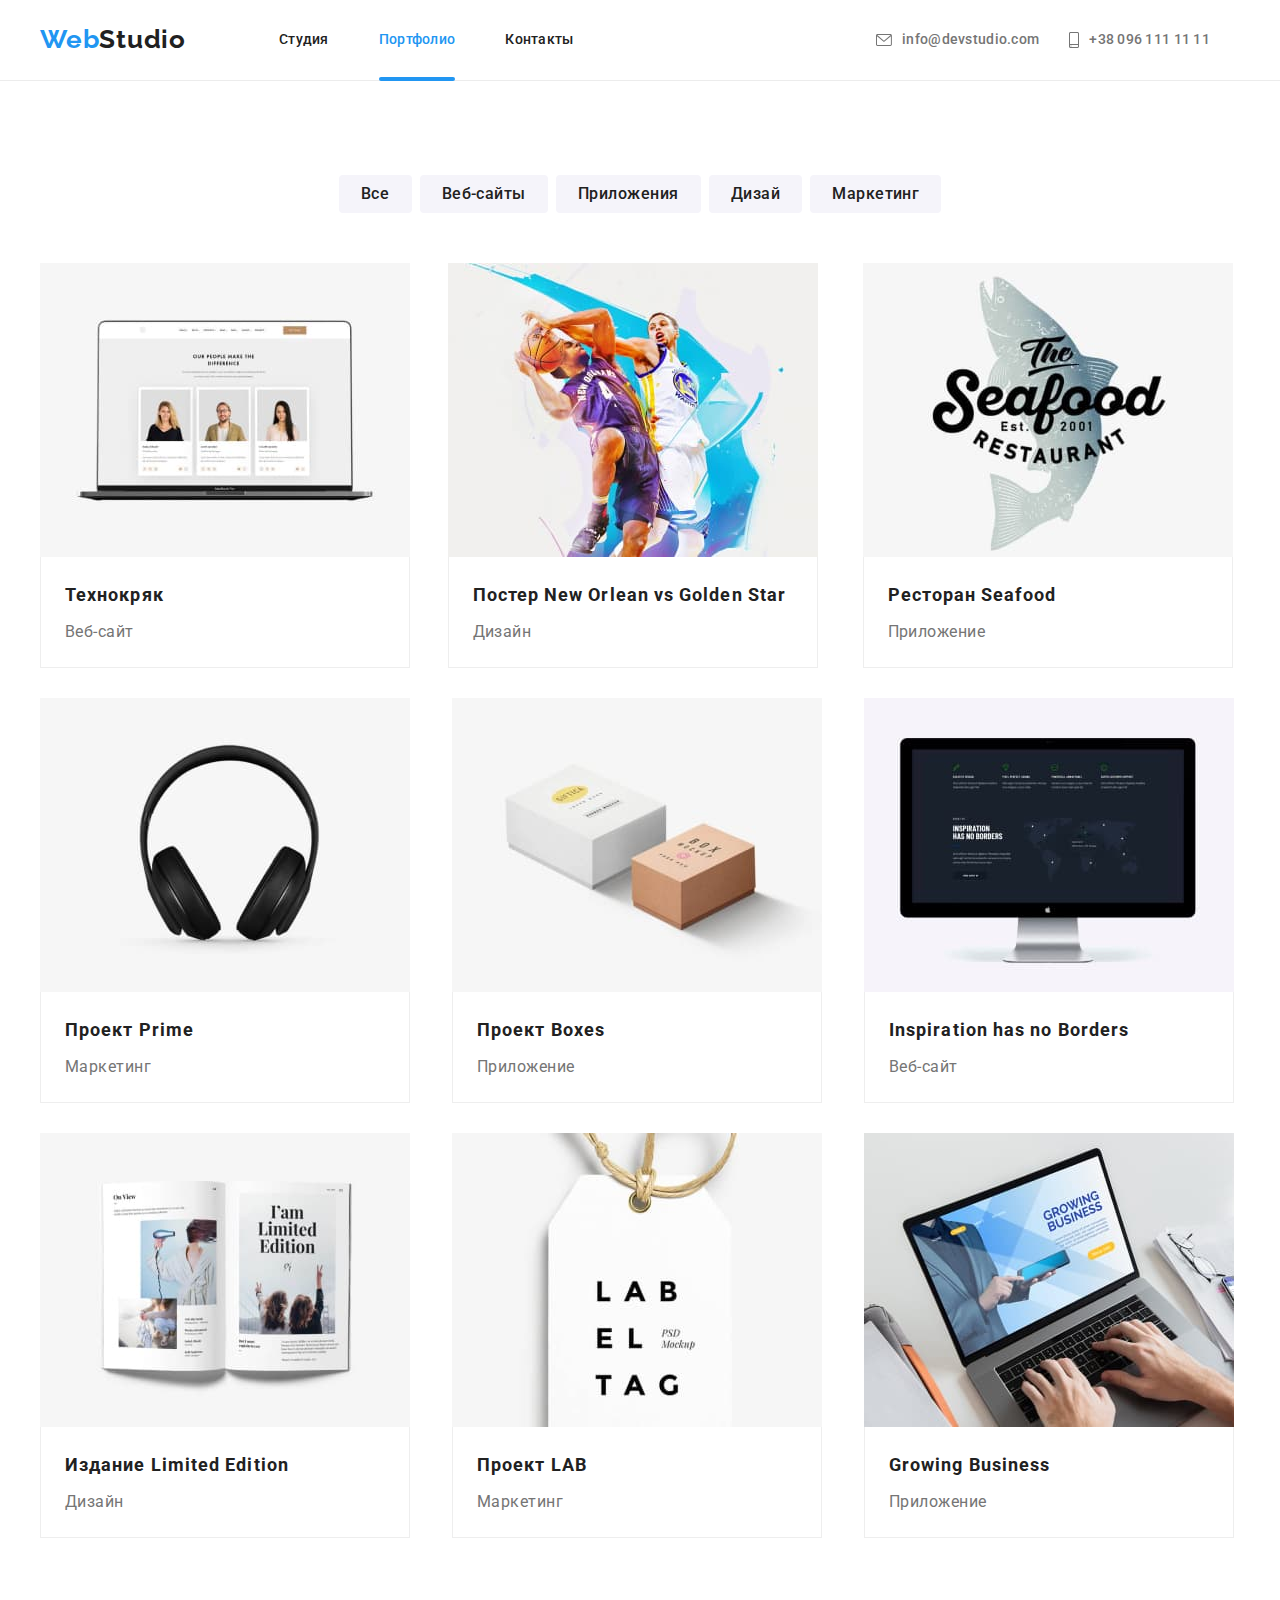
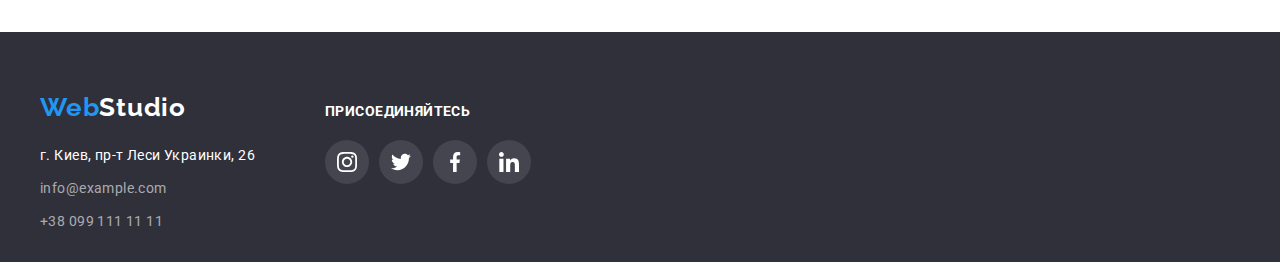
==== commit 9f7fae6c: "hw-o5" ====
--- a/portfolio.html
+++ b/portfolio.html
@@ -323,6 +323,7 @@
                 </div>
             </div>
         </footer>
+        <script src="./js/modal.js"></script>
 </body>
 
 </html>--- a/css/styles.css
+++ b/css/styles.css
@@ -114,6 +114,9 @@
 .header-list .header-item + .header-item {
   margin-left: 50px;
 }
+.header-item .header-link {
+  transition: color 250ms cubic-bezier(0.4, 0, 0.2, 1);
+}
 .header-link {
   font-weight: 500;
   font-size: 14px;
@@ -128,11 +131,13 @@
 .header-link:focus {
   color: var(--accent-color);
 }
-.current {
-  color: var(--accent-color);
+.navigation .header-link.current {
+  color: var(--accent-color);
+}
+.header-link {
   position: relative;
 }
-.current::after {
+.header-link.current::after {
   display: block;
   content: '';
   width: 100%;
@@ -231,17 +236,23 @@
 }
 
 .close {
+  position: absolute;
+  display: flex;
+  align-items: center;
+  justify-content: center;
+  top: 0;
+  right: 0;
+  margin: 0;
+  padding: 0;
+  margin-top: 8px;
+  margin-right: 8px;
+
   width: 30px;
   height: 30px;
   border-radius: 50%;
   border: 1px solid rgba(0, 0, 0, 0.1);
   background-color: #ffffff;
   cursor: pointer;
-  position: absolute;
-  top: 0;
-  right: 0;
-  margin-top: 8px;
-  margin-right: 8px;
 }
 /*-----section-hero-----*/
 .hero {
@@ -288,26 +299,20 @@
   font-size: 16px;
   line-height: 1.87;
   letter-spacing: 0.06em;
+
+  padding: 11px 32px;
   margin-left: auto;
   margin-right: auto;
   cursor: pointer;
   color: var(--primary-title-color);
 
+  /*width: 200px;*/
+  height: 50px;
   background: #2196f3;
-  box-shadow: 0px 4px 4px rgba(0, 0, 0, 0.15);
+
   border-radius: 4px;
   border: transparent;
 }
-/*.button {
-  color: var(--primary-title-color);
-  background-color: var(--accent-color);
-  font-weight: 700;
-  font-size: 16px;
-  line-height: 1.87;
-  padding: 11px 32px;
-  min-width: 200px;
-  text-align: center;
-}*/
 
 /*------features-----*/
 .feature-icons {
@@ -398,7 +403,9 @@
   line-height: 1.14;
   font-weight: 700;
   color: var(--primary-title-color);
-  background-color: (47, 48, 58, 0.8) border-radius 0px 0px 4px 4px;
+
+  background-color: rgba(47, 48, 58, 0.8);
+  border-radius: 0px 0px 4px 4px;
   text-transform: uppercase;
   text-align: center;
 }
@@ -473,7 +480,7 @@
   margin-top: 16px;
 }
 
-.social-list .social-item + .social-item {
+.social-list .social-item {
   margin-left: 10px;
 }
 .social-link {
@@ -666,9 +673,6 @@
   display: flex;
 }
 
-/*.footer-social {
-  margin: 12px 0 0 70px;
-}*/
 .footer-icon.link:hover,
 .footer-icon.link:focus {
   background-color: var(--accent-color);
@@ -701,16 +705,20 @@
   padding: 6px 22px;
   min-width: 73px;
 
+  /*width: 130px;*/
+  height: 38px;
+  border-radius: 4px;
+  background-color: #f5f4fa;
+
   cursor: pointer;
-  background-color: #f5f4fa;
-  /*border-radius: 4px;*/
 
   color: var(--header-text-color);
   transition: color 250ms cubic-bezier(0.4, 0, 0.2, 1),
     background-color 250ms cubic-bezier(0.4, 0, 0.2, 1),
     box-shadow 250ms cubic-bezier(0.4, 0, 0.2, 1);
-  box-shadow: 0px 3px 1px rgba(0, 0, 0, 0.1), 0px 1px 2px rgba(0, 0, 0, 0.08),
-    0px 2px 2px rgba(0, 0, 0, 0.12);
+
+  /*box-shadow: 0px 3px 1px rgba(0, 0, 0, 0.1), 0px 1px 2px rgba(0, 0, 0, 0.08),
+    0px 2px 2px rgba(0, 0, 0, 0.12);*/
 }
 .button.secondary:hover,
 .button.secondary:focus,
@@ -724,6 +732,9 @@
 .images-list {
   display: flex;
   flex-wrap: wrap;
+  justify-content: space-between;
+  flex-basis: inherit;
+
   margin-right: -30px;
   margin-bottom: -30px;
 }
@@ -731,6 +742,14 @@
   margin-right: 30px;
   margin-bottom: 30px;
 }
+
+/*.images-item:nth-child(3n) {
+  margin-right: 0px;
+}
+
+.images-item:nth-last-child(-n + 3) {
+  margin-bottom: 0;
+}*/
 .imag-wrap {
   position: relative;
   overflow: hidden;
